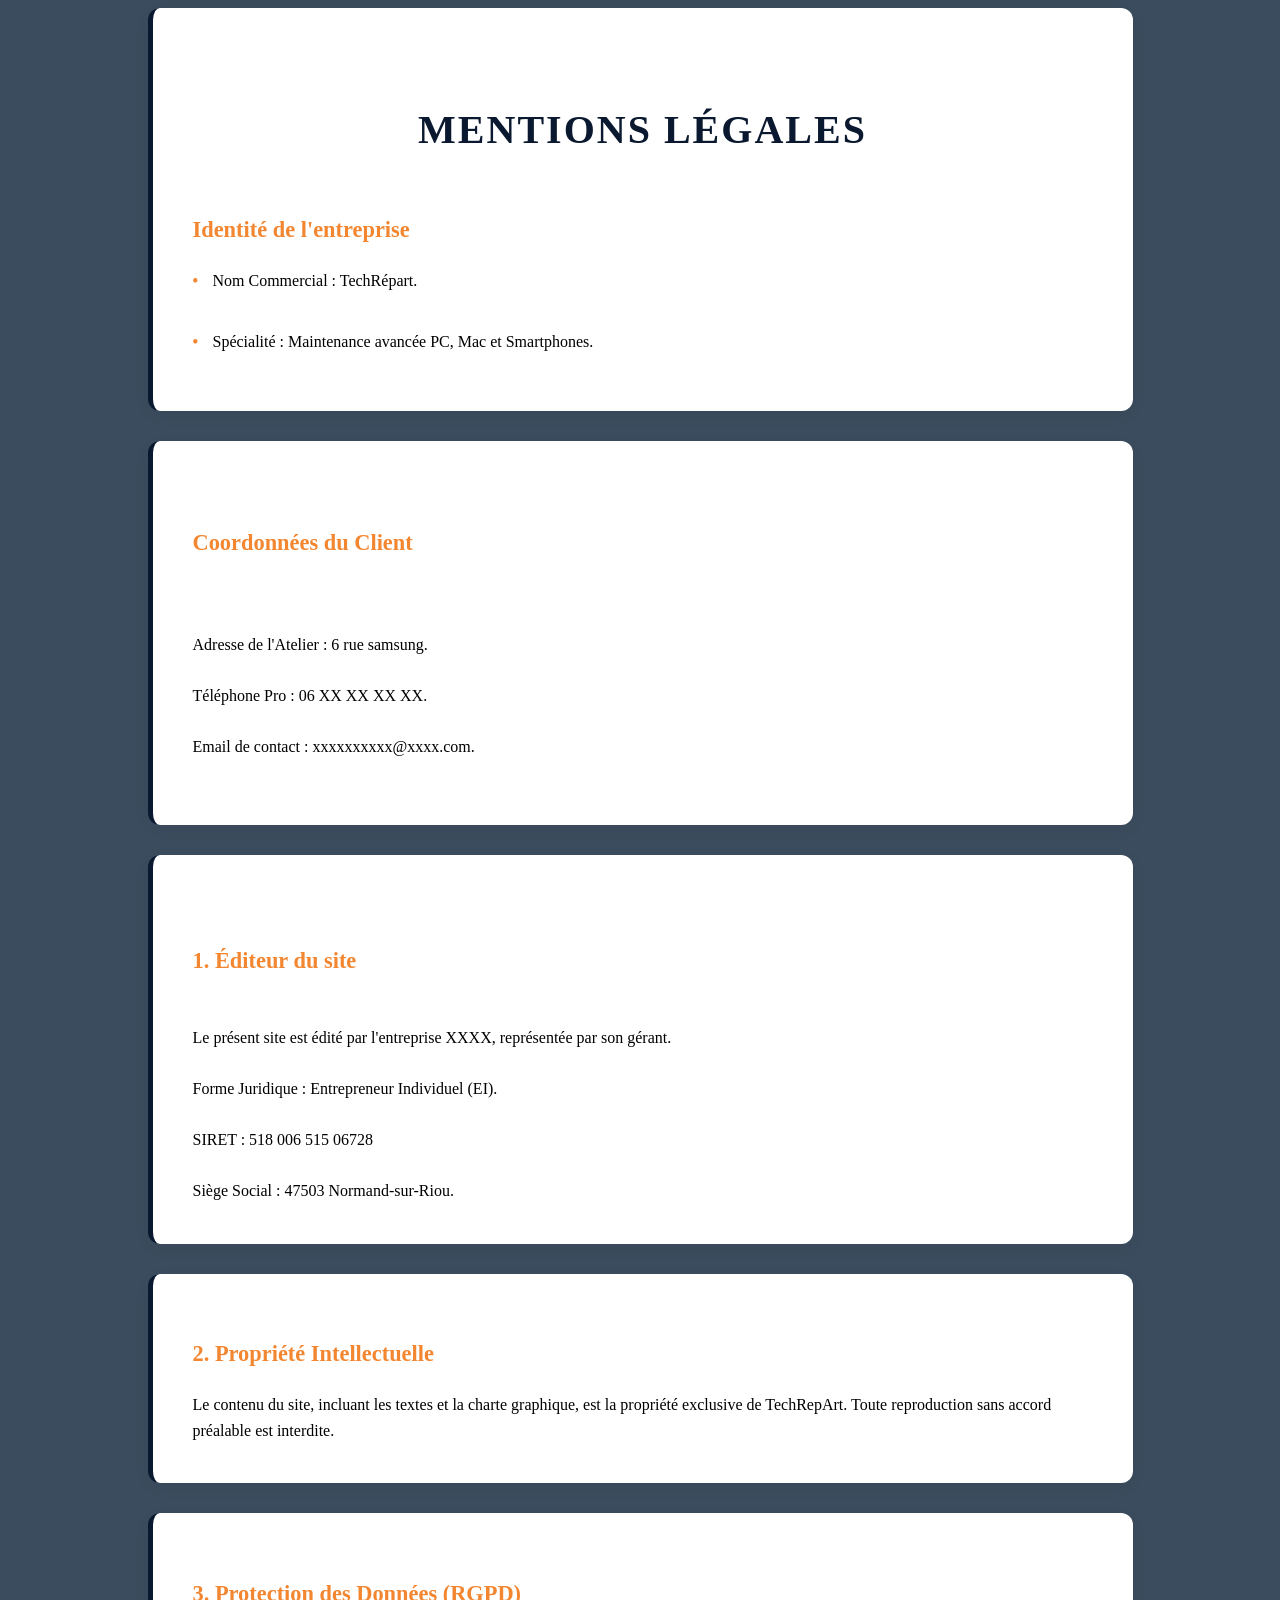
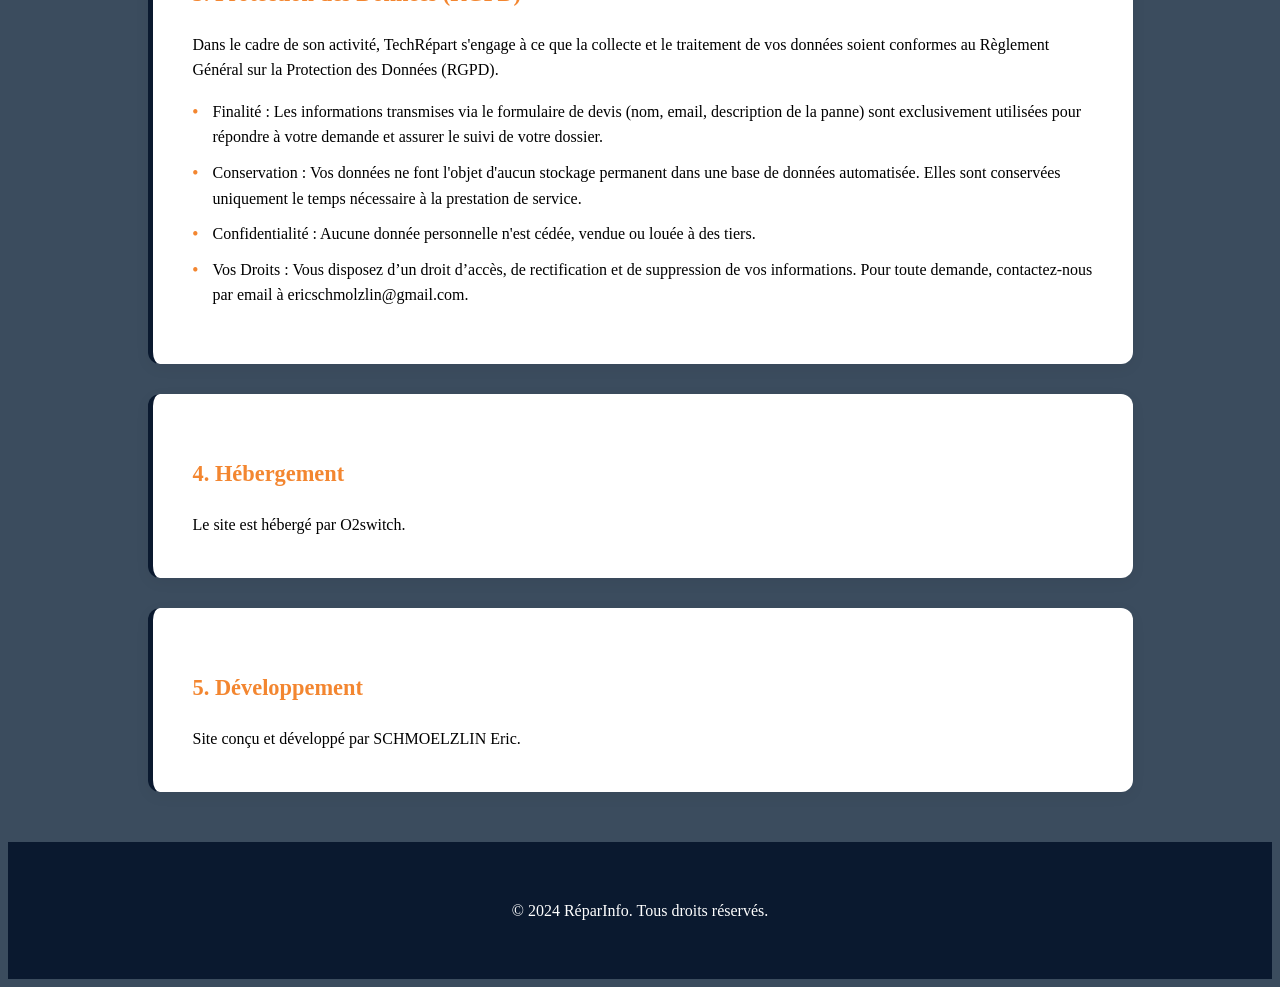
==== mentions.html @ d496c4ee "HTML fins CSS presque 27/02" ====
<!DOCTYPE html>
<html lang="fr">

<head>
    <meta charset="UTF-8">
    <meta name="viewport" content="width=device-width, initial-scale=1.0">

    <title>Mentions Légales</title>
</head>

<body>

    <div class="mentionhaut">
        <h1 class="tm">Mentions Légales</h1>

        <h2 class="tmh2">Identité de l'entreprise</h2>

        <ul class="mul">
            <li>Nom Commercial : TechRépart.</li><br>



            <li>Spécialité : Maintenance avancée PC, Mac et Smartphones.</li>
        </ul>

    </div>
    <div class="coordoneesm">
        <h2 class="tmh2">Coordonnées du Client</h2>

        Adresse de l'Atelier : 6 rue samsung.

        Téléphone Pro : 06 XX XX XX XX.

        Email de contact : xxxxxxxxxx@xxxx.com.

    </div>
    <div class="editeur">
        <h3 class="tmh3">1. Éditeur du site</h3>
        Le présent site est édité par l'entreprise XXXX, représentée par son gérant.

        Forme Juridique : Entrepreneur Individuel (EI).

        SIRET : 518 006 515 06728

        Siège Social : 47503 Normand-sur-Riou.
    </div>
    <div class="propriete">
        <h3 class="tmh3">2. Propriété Intellectuelle</h3>

        Le contenu du site, incluant les textes et la charte graphique, est la propriété exclusive de TechRepArt.
        Toute reproduction sans accord préalable est interdite.
    </div>
    <div class="rgpd">
        <h3 class="tmh3">3. Protection des Données (RGPD)</h3>

        Dans le cadre de son activité, TechRépart s'engage à ce que la collecte et le traitement de vos données soient
        conformes au Règlement Général sur la Protection des Données (RGPD).
        <ul class="mul">
            <li>Finalité : Les informations transmises via le formulaire de devis (nom, email, description de la panne)
                sont
                exclusivement utilisées pour répondre à votre demande et assurer le suivi de votre dossier.</li>

            <li> Conservation : Vos données ne font l'objet d'aucun stockage permanent dans une base de données
                automatisée.
                Elles sont conservées uniquement le temps nécessaire à la prestation de service.</li>

            <li> Confidentialité : Aucune donnée personnelle n'est cédée, vendue ou louée à des tiers.</li>

            <li> Vos Droits : Vous disposez d’un droit d’accès, de rectification et de suppression de vos informations.
                Pour
                toute demande, contactez-nous par email à ericschmolzlin@gmail.com.</li>
        </ul>
    </div>
    <div class="hebergement">
        <h3 class="tmh3">4. Hébergement</h3>

        Le site est hébergé par O2switch.
    </div>
    <div class="developpement">
        <h3 class="tmh3">5. Développement</h3>

        Site conçu et développé par SCHMOELZLIN Eric.
    </div>
</body>
<footer>
    <p>&copy; 2024 RéparInfo. Tous droits réservés.</p>
</footer>

</html>

<style>
    body {
        background-color: #3b4c5e;

        color: #000000;
        line-height: 1.6;
    }

    /* Titre principal */
    .tm {
        text-align: center;
        color: #0a192f;
        font-size: 2.5rem;
        margin: 50px 0;
        text-transform: uppercase;
        letter-spacing: 2px;
    }

    /* Design des blocs  */
    .mentionhaut,
    .coordoneesm,
    .editeur,
    .propriete,
    .rgpd,
    .hebergement,
    .developpement {
        background: #ffffff;
        max-width: 900px;
        margin: 0 auto 30px auto;
        padding: 40px;
        border-radius: 12px;
        box-shadow: 0 4px 15px rgba(0, 0, 0, 0.05);

        border-left: 5px solid #0a192f;

    }

    /* Titres de sections (H2 et H3) */


    .tmh2,
    .tmh3 {
        color: #f38630;

        margin-bottom: 20px;
        font-size: 1.4rem;
        display: flex;
        align-items: center;
    }

    /* Style de la liste */
    .mul {
        list-style: none;
        padding-left: 0;
    }

    .mul li {
        margin-bottom: 10px;
        padding-left: 20px;
        position: relative;
    }

    .mul li::before {
        content: "•";
        color: #f38630;
        position: absolute;
        left: 0;
        font-weight: bold;
    }

    /* Footer de la page mentions */
    footer {
        text-align: center;
        padding: 40px;
        background: #0a192f;
        color: white;
        margin-top: 50px;
    }


    .editeur,
    .coordoneesm {
        white-space: pre-line;

    }
</style>
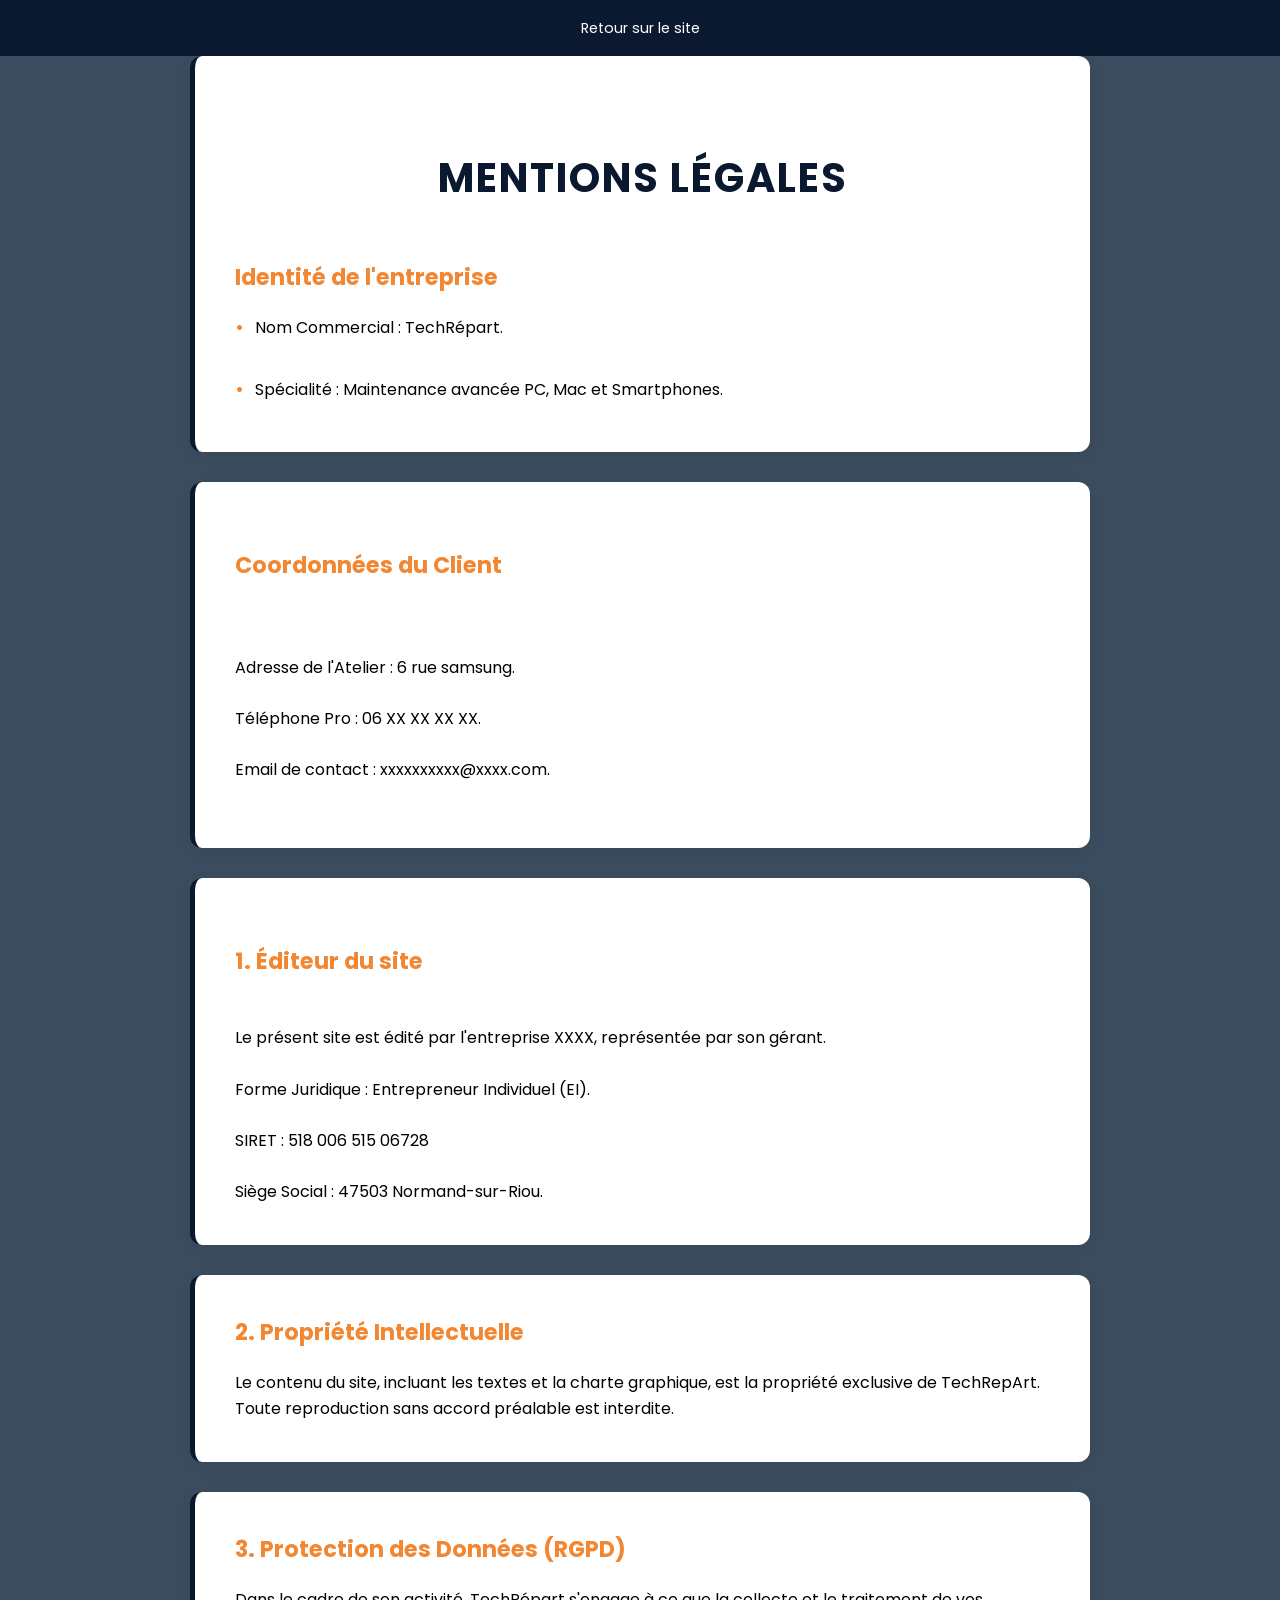
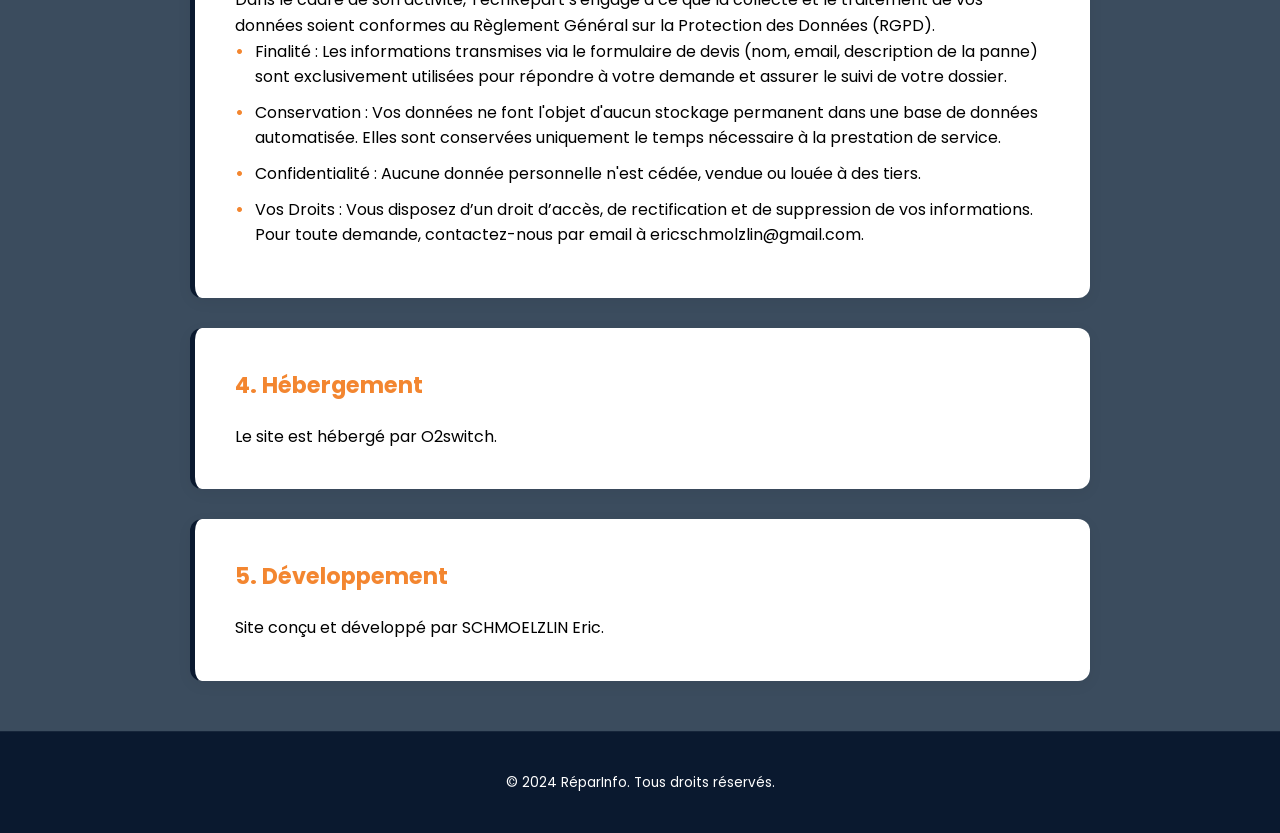
==== commit 302f7014: "ajout formulaire devis et php" ====
--- a/mentions.html
+++ b/mentions.html
@@ -4,18 +4,35 @@
 <head>
     <meta charset="UTF-8">
     <meta name="viewport" content="width=device-width, initial-scale=1.0">
-
+    <link rel="stylesheet" href="./assets/style.css">
     <title>Mentions Légales</title>
 </head>
+<header>
+    <!--------- Menu --------------------------->
+    <section class="navbar">
+        <div class="burger">
+            <span></span>
+            <span></span>
+            <span></span>
+        </div>
 
-<body>
+        <nav>
+            <ul class="navliens">
+                <li><a href="index.html">Retour sur le site</a></li>
+            </ul>
+        </nav>
+    </section>
+
+</header>
+
+<body class="bodymention">
 
     <div class="mentionhaut">
-        <h1 class="tm">Mentions Légales</h1>
+        <h1 class="titremention">Mentions Légales</h1>
 
-        <h2 class="tmh2">Identité de l'entreprise</h2>
+        <h2 class="titrementionh2">Identité de l'entreprise</h2>
 
-        <ul class="mul">
+        <ul class="mentionul">
             <li>Nom Commercial : TechRépart.</li><br>
 
 
@@ -24,8 +41,8 @@
         </ul>
 
     </div>
-    <div class="coordoneesm">
-        <h2 class="tmh2">Coordonnées du Client</h2>
+    <div class="coordoneesmention">
+        <h2 class="titrementionh2">Coordonnées du Client</h2>
 
         Adresse de l'Atelier : 6 rue samsung.
 
@@ -35,7 +52,7 @@
 
     </div>
     <div class="editeur">
-        <h3 class="tmh3">1. Éditeur du site</h3>
+        <h3 class="titrementionh3">1. Éditeur du site</h3>
         Le présent site est édité par l'entreprise XXXX, représentée par son gérant.
 
         Forme Juridique : Entrepreneur Individuel (EI).
@@ -45,17 +62,17 @@
         Siège Social : 47503 Normand-sur-Riou.
     </div>
     <div class="propriete">
-        <h3 class="tmh3">2. Propriété Intellectuelle</h3>
+        <h3 class="titrementionh3">2. Propriété Intellectuelle</h3>
 
         Le contenu du site, incluant les textes et la charte graphique, est la propriété exclusive de TechRepArt.
         Toute reproduction sans accord préalable est interdite.
     </div>
     <div class="rgpd">
-        <h3 class="tmh3">3. Protection des Données (RGPD)</h3>
+        <h3 class="titrementionh3">3. Protection des Données (RGPD)</h3>
 
         Dans le cadre de son activité, TechRépart s'engage à ce que la collecte et le traitement de vos données soient
         conformes au Règlement Général sur la Protection des Données (RGPD).
-        <ul class="mul">
+        <ul class="mentionul">
             <li>Finalité : Les informations transmises via le formulaire de devis (nom, email, description de la panne)
                 sont
                 exclusivement utilisées pour répondre à votre demande et assurer le suivi de votre dossier.</li>
@@ -72,105 +89,19 @@
         </ul>
     </div>
     <div class="hebergement">
-        <h3 class="tmh3">4. Hébergement</h3>
+        <h3 class="titrementionh3">4. Hébergement</h3>
 
         Le site est hébergé par O2switch.
     </div>
     <div class="developpement">
-        <h3 class="tmh3">5. Développement</h3>
+        <h3 class="titrementionh3">5. Développement</h3>
 
         Site conçu et développé par SCHMOELZLIN Eric.
     </div>
+
 </body>
-<footer>
+<footer class="footermention">
     <p>&copy; 2024 RéparInfo. Tous droits réservés.</p>
 </footer>
 
-</html>
-
-<style>
-    body {
-        background-color: #3b4c5e;
-
-        color: #000000;
-        line-height: 1.6;
-    }
-
-    /* Titre principal */
-    .tm {
-        text-align: center;
-        color: #0a192f;
-        font-size: 2.5rem;
-        margin: 50px 0;
-        text-transform: uppercase;
-        letter-spacing: 2px;
-    }
-
-    /* Design des blocs  */
-    .mentionhaut,
-    .coordoneesm,
-    .editeur,
-    .propriete,
-    .rgpd,
-    .hebergement,
-    .developpement {
-        background: #ffffff;
-        max-width: 900px;
-        margin: 0 auto 30px auto;
-        padding: 40px;
-        border-radius: 12px;
-        box-shadow: 0 4px 15px rgba(0, 0, 0, 0.05);
-
-        border-left: 5px solid #0a192f;
-
-    }
-
-    /* Titres de sections (H2 et H3) */
-
-
-    .tmh2,
-    .tmh3 {
-        color: #f38630;
-
-        margin-bottom: 20px;
-        font-size: 1.4rem;
-        display: flex;
-        align-items: center;
-    }
-
-    /* Style de la liste */
-    .mul {
-        list-style: none;
-        padding-left: 0;
-    }
-
-    .mul li {
-        margin-bottom: 10px;
-        padding-left: 20px;
-        position: relative;
-    }
-
-    .mul li::before {
-        content: "•";
-        color: #f38630;
-        position: absolute;
-        left: 0;
-        font-weight: bold;
-    }
-
-    /* Footer de la page mentions */
-    footer {
-        text-align: center;
-        padding: 40px;
-        background: #0a192f;
-        color: white;
-        margin-top: 50px;
-    }
-
-
-    .editeur,
-    .coordoneesm {
-        white-space: pre-line;
-
-    }
-</style>+</html>
--- a/assets/style.css
+++ b/assets/style.css
@@ -0,0 +1,761 @@
+@import url('https://fonts.googleapis.com/css2?family=Poppins:wght@300;400;600&display=swap');
+
+@keyframes fadeUp {
+    from {
+        opacity: 0;
+        transform: translateY(40px);
+    }
+
+    to {
+        opacity: 1;
+        transform: translateY(0);
+    }
+}
+
+@keyframes apparitionDouce {
+    0% {
+        opacity: 0;
+        transform: translateY(40px);
+    }
+
+    100% {
+        opacity: 1;
+        transform: translateY(0);
+    }
+}
+
+.carteprix.visible,
+.listepq li.visible {
+    animation: apparitionDouce 0.8s ease-out forwards;
+}
+
+* {
+    margin: 0;
+    padding: 0;
+    box-sizing: border-box;
+    font-family: 'Poppins', sans-serif;
+}
+
+.bodyindex {
+    display: flex;
+    flex-direction: column;
+    min-height: 100vh;
+}
+
+
+/* ========== navbar ============ */
+
+
+/* --- Menu --- */
+.navbar {
+    background-color: #0a192f;
+    display: flex;
+    justify-content: center;
+    align-items: center;
+    padding: 15px 5%;
+    position: sticky;
+    top: 0;
+    z-index: 1000;
+}
+
+.burger {
+    display: none;
+    cursor: pointer;
+    flex-direction: column;
+    gap: 5px;
+}
+
+.burger span {
+    width: 25px;
+    height: 3px;
+    background-color: white;
+    transition: all 0.3s ease;
+}
+
+.navbar ul {
+    display: flex;
+    list-style: none;
+    gap: 75px;
+}
+
+.navbar ul li a {
+    text-decoration: none;
+    color: white;
+    font-size: 0.9rem;
+    transition: color 0.3s;
+}
+
+.navbar ul li a:hover {
+    color: #f38630;
+}
+
+/* --- RESPONSIVE MOBILE MENU BURGER --- */
+@media (max-width: 768px) {
+    .navbar {
+        justify-content: flex-end;
+
+    }
+
+    .burger {
+        display: flex;
+        z-index: 1001;
+    }
+
+    .navbar nav {
+        width: 100%;
+    }
+
+    .navbar ul {
+        position: absolute;
+        top: 100%;
+        left: 0;
+        width: 100%;
+        background-color: #0a192f;
+        flex-direction: column;
+        align-items: center;
+        padding: 20px 0;
+        gap: 30px;
+        display: none;
+        /* Caché par défaut */
+        border-top: 1px solid rgba(255, 255, 255, 0.1);
+        box-shadow: 0 10px 20px rgba(0, 0, 0, 0.2);
+    }
+
+
+    .navbar ul.nav-active {
+        display: flex;
+    }
+
+    /* Animation  croix burger */
+    .burger.toggle span:nth-child(1) {
+        transform: rotate(-45deg) translate(-5px, 6px);
+    }
+
+    .burger.toggle span:nth-child(2) {
+        opacity: 0;
+    }
+
+    .burger.toggle span:nth-child(3) {
+        transform: rotate(45deg) translate(-5px, -6px);
+    }
+}
+
+/* ========== HERO ============ */
+
+.hero-banniere {
+    position: relative;
+    width: 100%;
+    min-height: 85vh;
+    overflow: hidden;
+    background: #0a192f;
+    display: flex;
+    align-items: center;
+    padding: 60px 5%;
+
+}
+
+.hero-banniere img {
+    position: absolute;
+    top: 0;
+    left: 0;
+    width: 100%;
+    height: 100%;
+    object-fit: cover;
+    z-index: 1;
+}
+
+.hero-banniere::after {
+    content: '';
+    position: absolute;
+    top: 0;
+    left: 0;
+    width: 100%;
+    height: 100%;
+    background: rgba(10, 25, 47, 0.5);
+    z-index: 2;
+}
+
+.hero-overlay {
+    position: relative;
+    z-index: 3;
+    color: white;
+    max-width: 700px;
+    text-shadow: 2px 2px 10px rgba(0, 0, 0, 0.6);
+}
+
+.hero-overlay h1 {
+    font-size: 3.5rem;
+    color: #f38630;
+    line-height: 1.2;
+    margin-bottom: 20px;
+    font-weight: 600;
+}
+
+.hero-overlay p {
+    font-size: 1.2rem;
+    color: white;
+    margin-bottom: 30px;
+    line-height: 1.5;
+}
+
+.btn-hero {
+    display: inline-flex;
+    align-items: center;
+    background-color: transparent;
+    color: white;
+    padding: 18px 40px;
+    text-decoration: none;
+    font-weight: 600;
+    border-radius: 30px;
+    border: 2px solid #f38630;
+    transition: all 0.3s cubic-bezier(0.25, 0.8, 0.25, 1);
+    box-shadow: 0 4px 6px rgba(0, 0, 0, 0.1);
+}
+
+.btn-hero:hover {
+    background-color: #f38630;
+    color: #0a192f;
+    transform: translateY(-3px);
+    box-shadow: 0 10px 20px rgba(243, 134, 48, 0.3);
+    letter-spacing: 0.5px;
+}
+
+.btn-hero:active {
+    transform: translateY(-1px);
+    box-shadow: 0 5px 10px rgba(0, 0, 0, 0.2);
+}
+
+/* ========== Expertise============ */
+
+.expertise {
+    padding: 60px 10%;
+    background-color: #ffffff;
+}
+
+.expertise-grille {
+    display: flex;
+    align-items: center;
+    justify-content: space-between;
+    gap: 50px;
+}
+
+.expertise-container {
+    flex: 1.5;
+}
+
+.expertise-image {
+    flex: 1;
+    display: flex;
+    justify-content: center;
+}
+
+.expertise-image img {
+    width: 100%;
+    max-width: 450px;
+    border-radius: 15px;
+    box-shadow: 0 10px 30px rgba(0, 0, 0, 0.1);
+}
+
+/* ========== Pourquoi ============ */
+
+.pq {
+    background-color: #0a192f;
+    color: white;
+    padding: 80px 5%;
+    display: flex;
+    flex-direction: column;
+    align-items: center;
+    text-align: center;
+}
+
+.tpq {
+    color: #f38630;
+    font-size: 2.2rem;
+    margin-bottom: 50px;
+}
+
+.listepq {
+    display: flex;
+    flex-wrap: wrap;
+    justify-content: center;
+    gap: 30px;
+    list-style: none;
+    width: 100%;
+    max-width: 1200px;
+    padding: 0;
+
+}
+
+.listepq li {
+    background: rgba(255, 255, 255, 0.05);
+    border: 1px solid rgba(255, 255, 255, 0.1);
+    border-radius: 12px;
+    padding: 40px 30px;
+    flex: 1;
+    min-width: 280px;
+    display: flex;
+    flex-direction: column;
+    align-items: center;
+    text-align: center;
+    opacity: 0;
+    transition: transform 0.4s ease, border-color 0.4s ease, background 0.4s ease;
+}
+
+.listepq li:nth-child(1) {
+    animation-delay: 0.2s;
+}
+
+.listepq li:nth-child(2) {
+    animation-delay: 0.4s;
+}
+
+.listepq li:nth-child(3) {
+    animation-delay: 0.6s;
+}
+
+.listepq li:hover {
+    transform: translateY(-10px) !important;
+    background: rgba(255, 255, 255, 0.08);
+    border-color: #f38630;
+}
+
+.icon-box {
+    margin-bottom: 25px;
+    display: flex;
+    justify-content: center;
+}
+
+/* ========== Pourquoi img ============ */
+
+.pq-img {
+    width: 125px;
+    height: 125px;
+    object-fit: cover;
+    border-radius: 50%;
+    border: 2px solid #f38630;
+    padding: 5px;
+    transition: transform 0.4s cubic-bezier(0.25, 0.8, 0.25, 1), box-shadow 0.4s ease;
+}
+
+.listepq li:hover .pq-img {
+    transform: scale(1.1) rotate(5deg);
+    box-shadow: 0 5px 15px rgba(243, 134, 48, 0.3);
+}
+
+.listepq li strong {
+    color: #f38630;
+    font-size: 1.3rem;
+    margin-bottom: 15px;
+}
+
+.listepq li p {
+    color: #ddd;
+    font-size: 0.95rem;
+    line-height: 1.6;
+    margin: 0;
+}
+
+/* ========== tarif ============ */
+
+.tarif {
+    background-color: #f9f9f9;
+    padding: 80px 5%;
+    text-align: center;
+}
+
+.soustitretarif {
+    color: #555;
+    font-size: 0.8rem;
+    margin-top: 10px;
+    max-width: 600px;
+    margin-left: auto;
+    margin-right: auto;
+}
+
+.grilletarif {
+    display: flex;
+    flex-wrap: wrap;
+    justify-content: center;
+    gap: 40px;
+    margin-top: 30px;
+}
+
+.carteprix {
+    background: #ffffff;
+    width: 100%;
+    max-width: 360px;
+    padding: 40px 30px;
+    border-radius: 12px;
+    box-shadow: 0 5px 15px rgba(0, 0, 0, 0.05);
+    border: 2px solid transparent;
+    border-top: 4px solid #0a192f;
+    display: flex;
+    flex-direction: column;
+    opacity: 0;
+    transition: transform 0.8s cubic-bezier(0.25, 0.8, 0.25, 1),
+        box-shadow 0.8s ease,
+        border-color 0.8s ease;
+}
+
+.carteprix:hover {
+    transform: translateY(-10px) scale(1.02) !important;
+    box-shadow:
+        0 20px 40px rgba(10, 25, 47, 0.08),
+        0 8px 20px rgba(243, 134, 48, 0.15);
+    border-color: #f38630;
+}
+
+.titrecarte h3 {
+    text-align: center;
+    color: #0a192f;
+    font-size: 1.5rem;
+    margin-bottom: 25px;
+    padding-bottom: 15px;
+    border-bottom: 2px solid #f38630;
+}
+
+.listeprix {
+    list-style: none;
+    padding: 0;
+    margin: 0;
+}
+
+.listeprix li {
+    padding: 15px 10px;
+    border-bottom: 1px dashed #ddd;
+    color: #0a192f;
+    font-size: 1rem;
+    font-weight: 500;
+    text-align: center;
+    line-height: 1.6;
+}
+
+.listeprix li:last-child {
+    border-bottom: none;
+}
+
+.note {
+    width: 100%;
+    text-align: center;
+    margin-top: 30px;
+    font-size: 0.9rem;
+    color: #777;
+}
+
+
+/* ========== DEVIS ============ */
+
+.section-devis {
+    background-color: #f4f7f9;
+    padding: 80px 5%;
+    display: flex;
+    flex-direction: column;
+    align-items: center;
+    justify-content: center;
+    text-align: center;
+}
+
+.devis,
+.section-devis {
+    display: flex;
+    flex-direction: column;
+    align-items: center;
+    justify-content: center;
+    text-align: center;
+    padding: 80px 5%;
+    width: 100%;
+    background-color: #f4f7f9;
+}
+
+.titredevis {
+    color: #0a192f;
+    font-size: 2.2rem;
+    margin-bottom: 15px;
+    width: 100%;
+}
+
+.soustitredevis {
+    color: #555;
+    font-size: 1.1rem;
+    margin-bottom: 40px;
+    max-width: 600px;
+    width: 100%;
+}
+
+.btn-devis {
+    display: inline-flex;
+    align-items: center;
+    justify-content: center;
+    background-color: transparent;
+    color: #0a192f;
+    padding: 18px 40px;
+    text-decoration: none;
+    font-weight: 600;
+    border-radius: 30px;
+    border: 2px solid #f38630;
+    transition: all 0.3s cubic-bezier(0.25, 0.8, 0.25, 1);
+    box-shadow: 0 4px 6px rgba(0, 0, 0, 0.05);
+}
+
+.btn-devis:hover {
+    background-color: #f38630;
+    color: #ffffff;
+    transform: translateY(-3px);
+    box-shadow: 0 10px 20px rgba(243, 134, 48, 0.3);
+    letter-spacing: 0.5px;
+}
+
+.btn-devis:active {
+    transform: translateY(-1px);
+    box-shadow: 0 5px 10px rgba(0, 0, 0, 0.2);
+}
+
+/* =========================================
+                    FORMULAIRE
+   ========================================= */
+
+/* Fond de la popup */
+.fenetre-popup {
+    display: none;
+    position: fixed;
+    inset: 0;
+    background: rgba(10, 25, 47, 0.9);
+    backdrop-filter: blur(8px);
+    z-index: 2000;
+}
+
+/* Boîte centrale */
+
+.contenu-popup {
+    background: white;
+    margin: 10vh auto;
+    padding: 30px;
+    border-radius: 15px;
+    max-width: 450px;
+    position: relative;
+}
+
+/*  formulaire */
+.formulaire-contact {
+    display: flex;
+    flex-direction: column;
+    gap: 15px;
+    margin-top: 20px;
+}
+
+.formulaire-contact input,
+.formulaire-contact textarea {
+    padding: 12px;
+    border: 1px solid #ddd;
+    border-radius: 8px;
+    width: 100%;
+}
+
+.bouton-envoi {
+    background: #f38630;
+    color: white;
+    border: none;
+    padding: 15px;
+    border-radius: 25px;
+    font-weight: 600;
+    cursor: pointer;
+}
+
+/* ========== FOOTER============ */
+
+footer {
+    background-color: #050d1a;
+    color: #aaa;
+    text-align: center;
+    padding: 40px 5%;
+    display: flex;
+    flex-direction: column;
+    align-items: center;
+    gap: 15px;
+    border-top: 1px solid rgba(255, 255, 255, 0.05);
+}
+
+.btnmention {
+    color: #f38630;
+    text-decoration: none;
+    font-size: 0.9rem;
+    transition: color 0.3s ease;
+}
+
+.btnmention:hover {
+    color: white;
+    text-decoration: underline;
+}
+
+footer p {
+    font-size: 0.85rem;
+}
+
+
+
+/* ========== Responsive ============ */
+
+@media (max-width: 768px) {
+    .navbar {
+        flex-direction: column;
+        gap: 20px;
+    }
+
+    .titrecarte {
+        width: 100%;
+        max-width: 350px;
+    }
+}
+
+@media (max-width: 768px) {
+    .hero-banniere {
+        height: 100vh;
+        justify-content: center;
+        text-align: center;
+    }
+
+    .hero-overlay {
+        display: flex;
+        flex-direction: column;
+        align-items: center;
+    }
+
+    .hero-overlay h1 {
+        font-size: 2.5rem;
+    }
+}
+
+.hero-overlay p {
+    font-size: 1rem;
+    margin-bottom: 40px;
+}
+
+.btn-hero {
+    width: 90%;
+    max-width: 320px;
+    justify-content: center;
+}
+
+@media (max-width: 768px) {
+
+    .devis,
+    .section-devis {
+        padding: 60px 5%;
+        align-items: center !important;
+        text-align: center !important;
+    }
+
+    .titredevis {
+        font-size: 2rem;
+    }
+
+    .btn-devis {
+        width: 100%;
+        max-width: 300px;
+        justify-content: center;
+        padding: 15px 20px;
+    }
+}
+
+@media (max-width: 768px) {
+    .pq {
+        padding: 60px 5%;
+    }
+
+    .tpq {
+        font-size: 1.8rem;
+    }
+
+    .listepq li {
+        padding: 30px 20px;
+    }
+}
+
+
+
+/* ========== MENTIONS LEGALES ============ */
+
+.bodymention {
+    background-color: #3b4c5e;
+
+    color: #000000;
+    line-height: 1.6;
+}
+
+/* Titre principal */
+.titremention {
+    text-align: center;
+    color: #0a192f;
+    font-size: 2.5rem;
+    margin: 50px 0;
+    text-transform: uppercase;
+    letter-spacing: 2px;
+}
+
+/* Design des blocs  */
+.mentionhaut,
+.coordoneesmention,
+.editeur,
+.propriete,
+.rgpd,
+.hebergement,
+.developpement {
+    background: #ffffff;
+    max-width: 900px;
+    margin: 0 auto 30px auto;
+    padding: 40px;
+    border-radius: 12px;
+    box-shadow: 0 4px 15px rgba(0, 0, 0, 0.05);
+
+    border-left: 5px solid #0a192f;
+
+}
+
+/* Titres de sections (H2 et H3) */
+
+
+.titrementionh2,
+.titrementionh3 {
+    color: #f38630;
+
+    margin-bottom: 20px;
+    font-size: 1.4rem;
+    display: flex;
+    align-items: center;
+}
+
+/* Style de la liste */
+.mentionul {
+    list-style: none;
+    padding-left: 0;
+}
+
+.mentionul li {
+    margin-bottom: 10px;
+    padding-left: 20px;
+    position: relative;
+}
+
+.mentionul li::before {
+    content: "•";
+    color: #f38630;
+    position: absolute;
+    left: 0;
+    font-weight: bold;
+}
+
+/* Footer de la page mentions */
+.footermention {
+    text-align: center;
+    padding: 40px;
+    background: #0a192f;
+    color: white;
+    margin-top: 50px;
+}
+
+
+.editeur,
+.coordoneesmention {
+    white-space: pre-line;
+
+}
